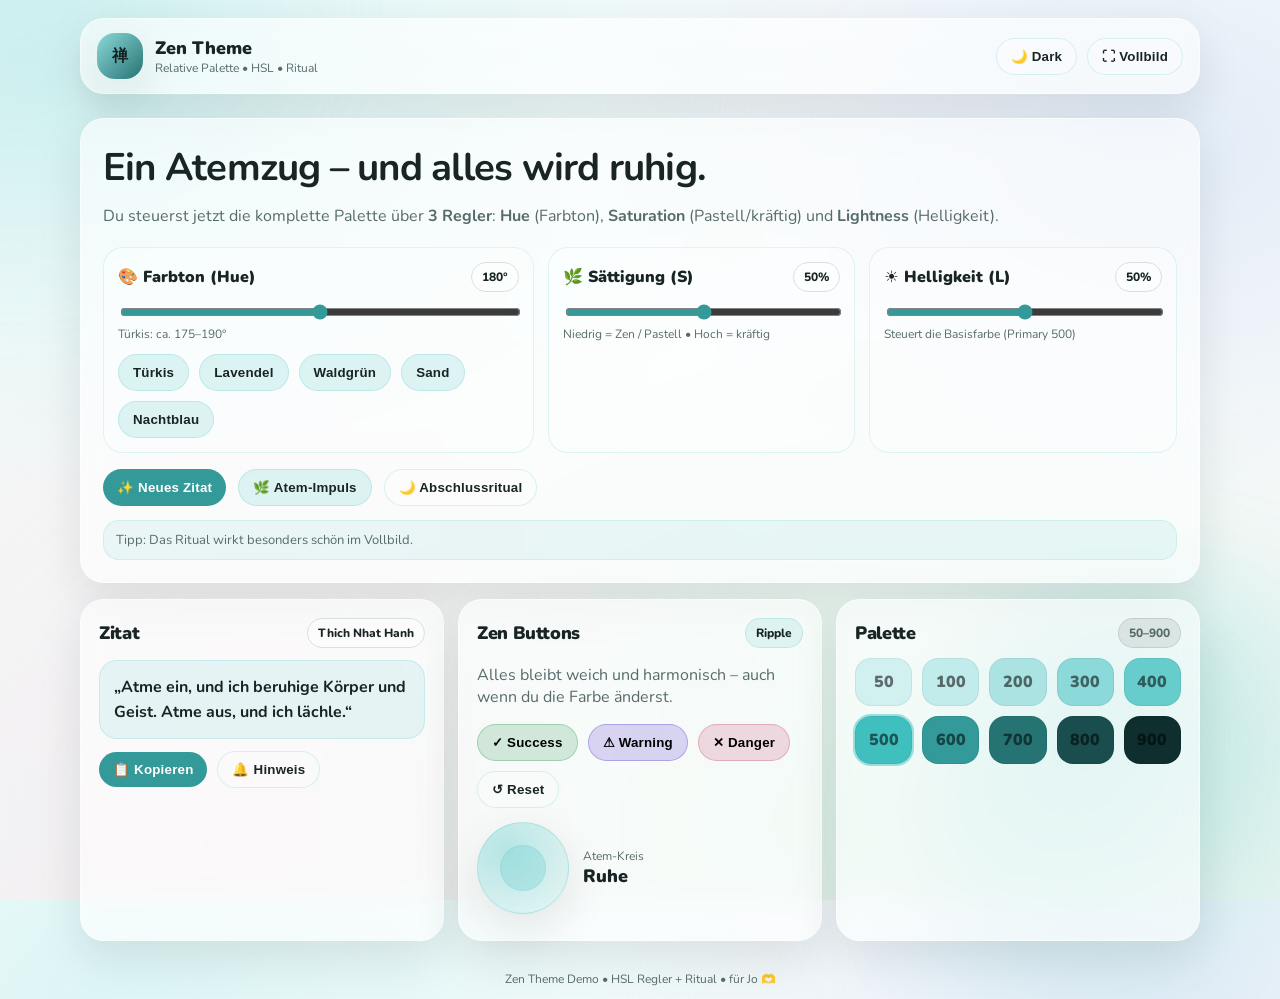
==== index.html @ c9651b6b "Add files via upload" ====
<!doctype html>
<html lang="de">
<head>
  <meta charset="utf-8" />
  <meta name="viewport" content="width=device-width,initial-scale=1" />
  <title>Zen Theme – Relative Palette (HSL + Ritual)</title>

  <!-- Schöne Schrift -->
  <link rel="preconnect" href="https://fonts.googleapis.com">
  <link rel="preconnect" href="https://fonts.gstatic.com" crossorigin>
  <link href="https://fonts.googleapis.com/css2?family=Nunito:wght@400;600;700;800;900&display=swap" rel="stylesheet">

  <link rel="stylesheet" href="style.css" />
</head>

<body>
  <!-- Hintergrund Orbs -->
  <div class="bg-orb orb-1"></div>
  <div class="bg-orb orb-2"></div>

  <!-- Ritual Overlay -->
  <div id="ritualOverlay" class="ritual-overlay" aria-hidden="true">
    <div class="ritual-center">
      <div class="ritual-moon">🌙</div>
      <div class="ritual-text" id="ritualText">Danke…</div>
      <div class="ritual-sub" id="ritualSub">Atme aus und lass los.</div>
    </div>
  </div>

  <!-- Audio (optional) -->
  <audio id="bowlAudio" preload="auto">
    <source src="klangschale.mp3" type="audio/mpeg" />
  </audio>

  <header class="topbar glass">
    <div class="brand">
      <div class="logo">禅</div>
      <div class="brand-text">
        <div class="title">Zen Theme</div>
        <div class="subtitle">Relative Palette • HSL • Ritual</div>
      </div>
    </div>

    <div class="top-actions">
      <button class="btn btn-ghost" id="btnTheme">🌙 Dark</button>
      <button class="btn btn-ghost" id="btnFullscreen">⛶ Vollbild</button>
    </div>
  </header>

  <main class="container">

    <section class="hero glass">
      <h1>Ein Atemzug – und alles wird ruhig.</h1>
      <p class="lead">
        Du steuerst jetzt die komplette Palette über <b>3 Regler</b>:
        <b>Hue</b> (Farbton), <b>Saturation</b> (Pastell/kräftig) und <b>Lightness</b> (Helligkeit).
      </p>

      <div class="controls">

        <div class="control glass-soft">
          <div class="control-head">
            <div class="control-title">🎨 Farbton (Hue)</div>
            <div class="pill" id="hueValue">180°</div>
          </div>
          <input id="hueSlider" type="range" min="0" max="360" value="180" />
          <div class="muted small">Türkis: ca. 175–190°</div>

          <div class="preset-row">
            <button class="btn btn-soft preset" data-h="180">Türkis</button>
            <button class="btn btn-soft preset" data-h="260">Lavendel</button>
            <button class="btn btn-soft preset" data-h="120">Waldgrün</button>
            <button class="btn btn-soft preset" data-h="40">Sand</button>
            <button class="btn btn-soft preset" data-h="210">Nachtblau</button>
          </div>
        </div>

        <div class="control glass-soft">
          <div class="control-head">
            <div class="control-title">🌿 Sättigung (S)</div>
            <div class="pill" id="satValue">50%</div>
          </div>
          <input id="satSlider" type="range" min="0" max="100" value="50" />
          <div class="muted small">Niedrig = Zen / Pastell • Hoch = kräftig</div>
        </div>

        <div class="control glass-soft">
          <div class="control-head">
            <div class="control-title">☀️ Helligkeit (L)</div>
            <div class="pill" id="lightValue">50%</div>
          </div>
          <input id="lightSlider" type="range" min="0" max="100" value="50" />
          <div class="muted small">Steuert die Basisfarbe (Primary 500)</div>
        </div>

      </div>

      <div class="hero-actions">
        <button class="btn btn-primary" id="btnNextQuote">✨ Neues Zitat</button>
        <button class="btn btn-soft" id="btnBreath">🌿 Atem-Impuls</button>
        <button class="btn btn-ghost" id="btnRitual">🌙 Abschlussritual</button>
      </div>

      <div class="notice">
        Tipp: Das Ritual wirkt besonders schön im Vollbild.
      </div>
    </section>

    <section class="grid">

      <article class="card glass">
        <div class="card-head">
          <h2>Zitat</h2>
          <span class="pill">Thich Nhat Hanh</span>
        </div>

        <blockquote id="quote" class="quote">
          „Atme ein, und ich beruhige Körper und Geist. Atme aus, und ich lächle.“
        </blockquote>

        <div class="row wrap">
          <button class="btn btn-primary" id="btnCopy">📋 Kopieren</button>
          <button class="btn btn-ghost" id="btnToast">🔔 Hinweis</button>
        </div>
      </article>

      <article class="card glass">
        <div class="card-head">
          <h2>Zen Buttons</h2>
          <span class="pill pill-soft">Ripple</span>
        </div>

        <p class="muted">
          Alles bleibt weich und harmonisch – auch wenn du die Farbe änderst.
        </p>

        <div class="row wrap">
          <button class="btn btn-success">✓ Success</button>
          <button class="btn btn-warning">⚠ Warning</button>
          <button class="btn btn-danger">✕ Danger</button>
          <button class="btn btn-ghost" id="btnReset">↺ Reset</button>
        </div>

        <div class="breath-wrap">
          <div class="breath-circle" id="breathCircle">
            <div class="breath-inner"></div>
          </div>
          <div class="breath-text">
            <div class="muted small">Atem-Kreis</div>
            <div class="big" id="breathLabel">Ruhe</div>
          </div>
        </div>
      </article>

      <article class="card glass">
        <div class="card-head">
          <h2>Palette</h2>
          <span class="pill pill-dark">50–900</span>
        </div>

        <div class="swatches">
          <div class="swatch" style="background:var(--primary-50)">50</div>
          <div class="swatch" style="background:var(--primary-100)">100</div>
          <div class="swatch" style="background:var(--primary-200)">200</div>
          <div class="swatch" style="background:var(--primary-300)">300</div>
          <div class="swatch" style="background:var(--primary-400)">400</div>
          <div class="swatch swatch-base" style="background:var(--primary-500)">500</div>
          <div class="swatch" style="background:var(--primary-600)">600</div>
          <div class="swatch" style="background:var(--primary-700)">700</div>
          <div class="swatch" style="background:var(--primary-800)">800</div>
          <div class="swatch" style="background:var(--primary-900)">900</div>
        </div>
      </article>

    </section>

    <footer class="footer">
      <div class="muted small">
        Zen Theme Demo • HSL Regler + Ritual • für Jo 🫶
      </div>
    </footer>

  </main>

  <div class="toast" id="toast" role="status" aria-live="polite"></div>

  <script src="script.js"></script>
</body>
</html>
---- style.css ----
:root{
  /* ===== 3 Grundparameter (alles relativ) ===== */
  --h: 180;       /* Hue */
  --s: 28%;       /* Saturation */
  --l: 58%;       /* Lightness (Primary 500) */

  /* Palette 50–900 (relativ zu L) */
  --primary-50:  hsl(var(--h) var(--s) calc(var(--l) + 38%));
  --primary-100: hsl(var(--h) var(--s) calc(var(--l) + 34%));
  --primary-200: hsl(var(--h) var(--s) calc(var(--l) + 28%));
  --primary-300: hsl(var(--h) var(--s) calc(var(--l) + 20%));
  --primary-400: hsl(var(--h) var(--s) calc(var(--l) + 10%));
  --primary-500: hsl(var(--h) var(--s) var(--l));
  --primary-600: hsl(var(--h) var(--s) calc(var(--l) - 10%));
  --primary-700: hsl(var(--h) var(--s) calc(var(--l) - 20%));
  --primary-800: hsl(var(--h) var(--s) calc(var(--l) - 30%));
  --primary-900: hsl(var(--h) var(--s) calc(var(--l) - 38%));

  /* UI */
  --bg:     hsl(var(--h) 22% 98%);
  --card:   hsl(var(--h) 22% 99%);
  --card-2: hsl(var(--h) 20% 95%);
  --border: hsl(var(--h) 16% 86%);

  --text:       hsl(var(--h) 18% 12%);
  --text-muted: hsl(var(--h) 10% 38%);

  --shadow: 0 16px 45px rgba(15, 27, 27, 0.10);

  /* Statusfarben (relativ) */
  --success: hsl(calc(var(--h) - 40) 45% 42%);
  --warning: hsl(calc(var(--h) + 70) 60% 52%);
  --danger:  hsl(calc(var(--h) + 160) 55% 55%);

  /* Glass */
  --glass: hsla(var(--h) 25% 100% / 0.62);
  --glass-border: hsla(var(--h) 20% 100% / 0.50);

  /* Buttons */
  --btn:        var(--primary-600);
  --btn-hover:  var(--primary-700);
  --btn-active: var(--primary-800);
  --on-btn:     white;

  --radius: 24px;
}

/* Dark Mode */
[data-theme="dark"]{
  --bg:     hsl(var(--h) 22% 6%);
  --card:   hsl(var(--h) 20% 9%);
  --card-2: hsl(var(--h) 18% 12%);
  --border: hsl(var(--h) 18% 18%);

  --text:       hsl(var(--h) 30% 92%);
  --text-muted: hsl(var(--h) 14% 70%);

  --shadow: 0 18px 60px rgba(0,0,0,0.55);

  --glass: hsla(var(--h) 25% 10% / 0.62);
  --glass-border: hsla(var(--h) 25% 70% / 0.12);

  [data-theme="dark"] body{
    background:
      radial-gradient(1100px 700px at 10% 10%,
        hsla(var(--h) calc(var(--s) + 12%) 42% / 0.22),
        transparent 62%),
      radial-gradient(900px 650px at 85% 18%,
        hsla(calc(var(--h) + 30) calc(var(--s) + 22%) 40% / 0.18),
        transparent 62%),
      radial-gradient(1100px 900px at 70% 90%,
        hsla(calc(var(--h) - 30) calc(var(--s) + 18%) 38% / 0.16),
        transparent 62%),
      linear-gradient(180deg,
        hsl(var(--h) 22% 6%),
        hsl(var(--h) 22% 4%));
  }

  [data-theme="dark"] body::before{
    opacity: 0.30;
    background:
      repeating-linear-gradient(
        45deg,
        rgba(255,255,255,0.020) 0px,
        rgba(255,255,255,0.020) 1px,
        transparent 1px,
        transparent 6px
      );
  }


  /* Button readability */
  --btn:        var(--primary-500);
  --btn-hover:  var(--primary-400);
  --btn-active: var(--primary-300);
  --on-btn:     hsl(var(--h) 30% 8%);
}

/* base */
*{ box-sizing:border-box; }
html,body{ height:100%; }
body{
  margin:0;
  font-family: "Nunito", ui-sans-serif, system-ui, -apple-system, Segoe UI, Roboto, Arial;
  color: var(--text);
  overflow-x:hidden;

  /* 🌈 Zen Gradient Background (relativ zur Grundfarbe) */
  background:
    radial-gradient(1200px 700px at 10% 10%,
      hsla(var(--h) calc(var(--s) + 10%) 86% / 0.55),
      transparent 60%),
    radial-gradient(900px 600px at 90% 15%,
      hsla(calc(var(--h) + 35) calc(var(--s) + 18%) 84% / 0.35),
      transparent 62%),
    radial-gradient(1000px 800px at 70% 90%,
      hsla(calc(var(--h) - 35) calc(var(--s) + 14%) 82% / 0.32),
      transparent 60%),
    radial-gradient(900px 900px at 20% 90%,
      hsla(calc(var(--h) + 160) calc(var(--s) + 10%) 84% / 0.18),
      transparent 62%),
    linear-gradient(180deg,
      hsl(var(--h) 25% 98%),
      hsl(var(--h) 18% 96%));

  /* zartes “Zen-Papier” Gefühl */
  position: relative;
}


h1,h2{ letter-spacing: -0.02em; }

.bg-orb{
  position: fixed;
  width: 520px;
  height: 520px;
  border-radius: 50%;
  filter: blur(55px);
  opacity: 0.45;
  z-index: -1;
}
.orb-1{
  left: -140px;
  top: -160px;
  background: radial-gradient(circle at 30% 30%, var(--primary-200), transparent 60%);
}
.orb-2{
  right: -160px;
  bottom: -200px;
  background: radial-gradient(circle at 30% 30%, var(--primary-400), transparent 60%);
}

.container{
  width:min(1120px, 92vw);
  margin: 24px auto 60px;
}

.glass{
  background: var(--glass);
  border: 1px solid var(--glass-border);
  box-shadow: var(--shadow);
  backdrop-filter: blur(12px);
}
.glass-soft{
  background: rgba(255,255,255,0.28);
  border: 1px solid hsla(var(--h) var(--s) 55% / 0.18);
  border-radius: 20px;
  padding: 14px;
}

.topbar{
  width:min(1120px, 92vw);
  margin: 18px auto 0;
  padding: 14px 16px;
  border-radius: var(--radius);
  display:flex;
  align-items:center;
  justify-content:space-between;
  gap: 16px;
}

.brand{
  display:flex;
  align-items:center;
  gap: 12px;
}
.logo{
  width: 46px;
  height: 46px;
  display:grid;
  place-items:center;
  border-radius: 18px;
  background: linear-gradient(135deg, var(--primary-300), var(--primary-700));
  color: hsl(var(--h) 30% 10%);
  font-weight: 900;
  box-shadow: var(--shadow);
}
.title{ font-size: 18px; font-weight: 900; }
.subtitle{ font-size: 12px; color: var(--text-muted); }
.top-actions{ display:flex; gap:10px; flex-wrap:wrap; }

.hero{
  border-radius: var(--radius);
  padding: 22px;
  margin-top: 18px;
}
.hero h1{
  margin: 0 0 10px;
  font-size: clamp(26px, 3vw, 42px);
}
.lead{
  margin: 0 0 18px;
  color: var(--text-muted);
  line-height: 1.55;
}

.controls{
  display:grid;
  grid-template-columns: 1.4fr 1fr 1fr;
  gap: 14px;
}
@media (max-width: 1000px){
  .controls{ grid-template-columns: 1fr; }
}

.control-head{
  display:flex;
  align-items:center;
  justify-content:space-between;
  gap: 10px;
  margin-bottom: 10px;
}
.control-title{ font-weight: 900; }

input[type="range"]{
  width: 100%;
  accent-color: var(--primary-600);
}

.preset-row{
  display:flex;
  gap: 10px;
  flex-wrap: wrap;
  margin-top: 12px;
}

.hero-actions{
  display:flex;
  gap: 12px;
  flex-wrap: wrap;
  margin-top: 16px;
}

.notice{
  margin-top: 14px;
  font-size: 13px;
  color: var(--text-muted);
  padding: 10px 12px;
  border-radius: 16px;
  background: hsla(var(--h) var(--s) 55% / 0.10);
  border: 1px solid hsla(var(--h) var(--s) 55% / 0.18);
}

.grid{
  display:grid;
  grid-template-columns: repeat(3, 1fr);
  gap: 14px;
  margin-top: 16px;
}
@media (max-width: 980px){
  .grid{ grid-template-columns: 1fr; }
}

.card{
  border-radius: var(--radius);
  padding: 18px;
}
.card-head{
  display:flex;
  align-items:center;
  justify-content:space-between;
  gap: 10px;
  margin-bottom: 10px;
}
.card h2{ margin:0; font-size: 18px; font-weight: 900; }

.pill{
  font-size: 12px;
  padding: 6px 10px;
  border-radius: 999px;
  border: 1px solid var(--border);
  background: rgba(255,255,255,0.35);
  font-weight: 800;
}
.pill-soft{
  border-color: hsla(var(--h) var(--s) 55% / 0.25);
  background: hsla(var(--h) var(--s) 55% / 0.14);
}
.pill-dark{
  border-color: rgba(0,0,0,0.10);
  background: rgba(0,0,0,0.08);
  color: var(--text-muted);
}

.quote{
  margin: 12px 0 12px;
  padding: 14px 14px;
  border-radius: 18px;
  border: 1px solid hsla(var(--h) var(--s) 55% / 0.22);
  background: hsla(var(--h) var(--s) 55% / 0.12);
  font-size: 16px;
  line-height: 1.55;
  font-weight: 700;
}

.row{ display:flex; gap: 10px; align-items:center; }
.wrap{ flex-wrap:wrap; }

.btn{
  position: relative;
  overflow: hidden;
  border: 0;
  cursor: pointer;
  border-radius: 999px;
  padding: 10px 14px;
  font-weight: 900;
  letter-spacing: 0.2px;
  transition: transform .08s ease, filter .2s ease, background .2s ease;
  user-select:none;
}
.btn:active{ transform: translateY(1px) scale(0.99); }

.btn-primary{
  background: var(--btn);
  color: var(--on-btn);
}
.btn-primary:hover{ background: var(--btn-hover); }
.btn-primary:active{ background: var(--btn-active); }

.btn-soft{
  background: hsla(var(--h) var(--s) 55% / 0.18);
  border: 1px solid hsla(var(--h) var(--s) 55% / 0.25);
  color: var(--text);
}
.btn-soft:hover{ filter: brightness(1.03); }

.btn-ghost{
  background: rgba(255,255,255,0.18);
  border: 1px solid hsla(var(--h) var(--s) 55% / 0.22);
  color: var(--text);
}
[data-theme="dark"] .btn-ghost{
  background: rgba(10,22,22,0.30);
  border: 1px solid hsla(var(--h) var(--s) 55% / 0.16);
}

.btn-success{ background: color-mix(in srgb, var(--success) 20%, transparent); border:1px solid color-mix(in srgb, var(--success) 32%, transparent); }
.btn-warning{ background: color-mix(in srgb, var(--warning) 20%, transparent); border:1px solid color-mix(in srgb, var(--warning) 32%, transparent); }
.btn-danger { background: color-mix(in srgb, var(--danger)  20%, transparent); border:1px solid color-mix(in srgb, var(--danger)  32%, transparent); }

.muted{ color: var(--text-muted); }
.small{ font-size: 12px; }
.big{ font-size: 18px; font-weight: 1000; }

/* Swatches */
.swatches{
  display:grid;
  grid-template-columns: repeat(5, 1fr);
  gap: 10px;
  margin-top: 10px;
}
.swatch{
  height: 48px;
  border-radius: 16px;
  display:grid;
  place-items:center;
  font-weight: 1000;
  border: 1px solid rgba(0,0,0,0.06);
  color: rgba(0,0,0,0.55);
}
[data-theme="dark"] .swatch{
  border: 1px solid rgba(255,255,255,0.08);
  color: rgba(255,255,255,0.70);
}
.swatch-base{ outline: 2px solid hsla(var(--h) var(--s) 55% / 0.55); }

/* Breathing */
.breath-wrap{
  display:flex;
  gap: 14px;
  align-items:center;
  margin: 14px 0 8px;
}
.breath-circle{
  width: 92px;
  height: 92px;
  border-radius: 50%;
  display:grid;
  place-items:center;
  border: 1px solid hsla(var(--h) var(--s) 55% / 0.28);
  background: radial-gradient(circle at 30% 30%,
    hsla(var(--h) var(--s) 55% / 0.40),
    hsla(var(--h) var(--s) 55% / 0.10)
  );
  box-shadow: var(--shadow);
  transform: scale(1);
}
.breath-inner{
  width: 46px;
  height: 46px;
  border-radius: 50%;
  background: hsla(var(--h) var(--s) 55% / 0.25);
  border: 1px solid hsla(var(--h) var(--s) 55% / 0.18);
}
.breathing{ animation: breathe 4.8s ease-in-out infinite; }
@keyframes breathe{
  0%   { transform: scale(0.98); filter: brightness(1); }
  50%  { transform: scale(1.10); filter: brightness(1.05); }
  100% { transform: scale(0.98); filter: brightness(1); }
}

/* Toast */
.toast{
  position: fixed;
  left: 50%;
  bottom: 22px;
  transform: translateX(-50%);
  min-width: 220px;
  max-width: 92vw;
  padding: 12px 14px;
  border-radius: 999px;
  background: rgba(15, 27, 27, 0.92);
  color: #eaf6f6;
  border: 1px solid hsla(var(--h) var(--s) 55% / 0.22);
  box-shadow: 0 16px 60px rgba(0,0,0,0.30);
  opacity: 0;
  pointer-events:none;
  transition: opacity .25s ease, transform .25s ease;
  font-weight: 800;
}
.toast.show{
  opacity: 1;
  transform: translateX(-50%) translateY(-6px);
}

/* Ripple */
.ripple{
  position:absolute;
  border-radius:50%;
  transform: scale(0);
  animation: ripple .6s ease-out;
  background: rgba(255,255,255,0.55);
  pointer-events:none;
}
@keyframes ripple{
  to{ transform: scale(3.2); opacity: 0; }
}

/* Footer */
.footer{
  margin-top: 18px;
  padding: 12px 4px;
  text-align:center;
}

/* ===== Ritual Overlay ===== */
.ritual-overlay{
  position: fixed;
  inset: 0;
  z-index: 9999;
  display: grid;
  place-items: center;
  opacity: 0;
  pointer-events: none;
  transition: opacity 1.6s ease;
  background: radial-gradient(circle at 50% 40%,
    rgba(20, 35, 35, 0.30),
    rgba(0, 0, 0, 0.92)
  );
  backdrop-filter: blur(6px);
}
.ritual-overlay.show{
  opacity: 1;
  pointer-events: auto;
}
.ritual-center{
  text-align: center;
  padding: 24px 22px;
  border-radius: 28px;
  border: 1px solid rgba(255,255,255,0.10);
  background: rgba(0,0,0,0.25);
  box-shadow: 0 20px 80px rgba(0,0,0,0.55);
  width: min(520px, 90vw);
}
.ritual-moon{
  font-size: 54px;
  margin-bottom: 8px;
  animation: floatMoon 3.8s ease-in-out infinite;
}
@keyframes floatMoon{
  0%{ transform: translateY(0); opacity: .95; }
  50%{ transform: translateY(-10px); opacity: 1; }
  100%{ transform: translateY(0); opacity: .95; }
}
.ritual-text{
  font-size: 26px;
  font-weight: 1000;
  color: rgba(240,255,255,0.96);
}
.ritual-sub{
  margin-top: 8px;
  font-size: 14px;
  font-weight: 800;
  color: rgba(210,240,240,0.78);
}
/* 🌿 Background Texture Layer */
body::before{
  content:"";
  position: fixed;
  inset: 0;
  pointer-events:none;
  z-index: -2;

  /* feine Körnung / Papier */
  background:
    repeating-linear-gradient(
      45deg,
      rgba(0,0,0,0.018) 0px,
      rgba(0,0,0,0.018) 1px,
      transparent 1px,
      transparent 6px
    );

  mix-blend-mode: soft-light;
  opacity: 0.55;
}
@keyframes zenShift{
  0%{ filter: hue-rotate(0deg) saturate(1); }
  50%{ filter: hue-rotate(6deg) saturate(1.05); }
  100%{ filter: hue-rotate(0deg) saturate(1); }
}

body{
  animation: zenShift 18s ease-in-out infinite;
}
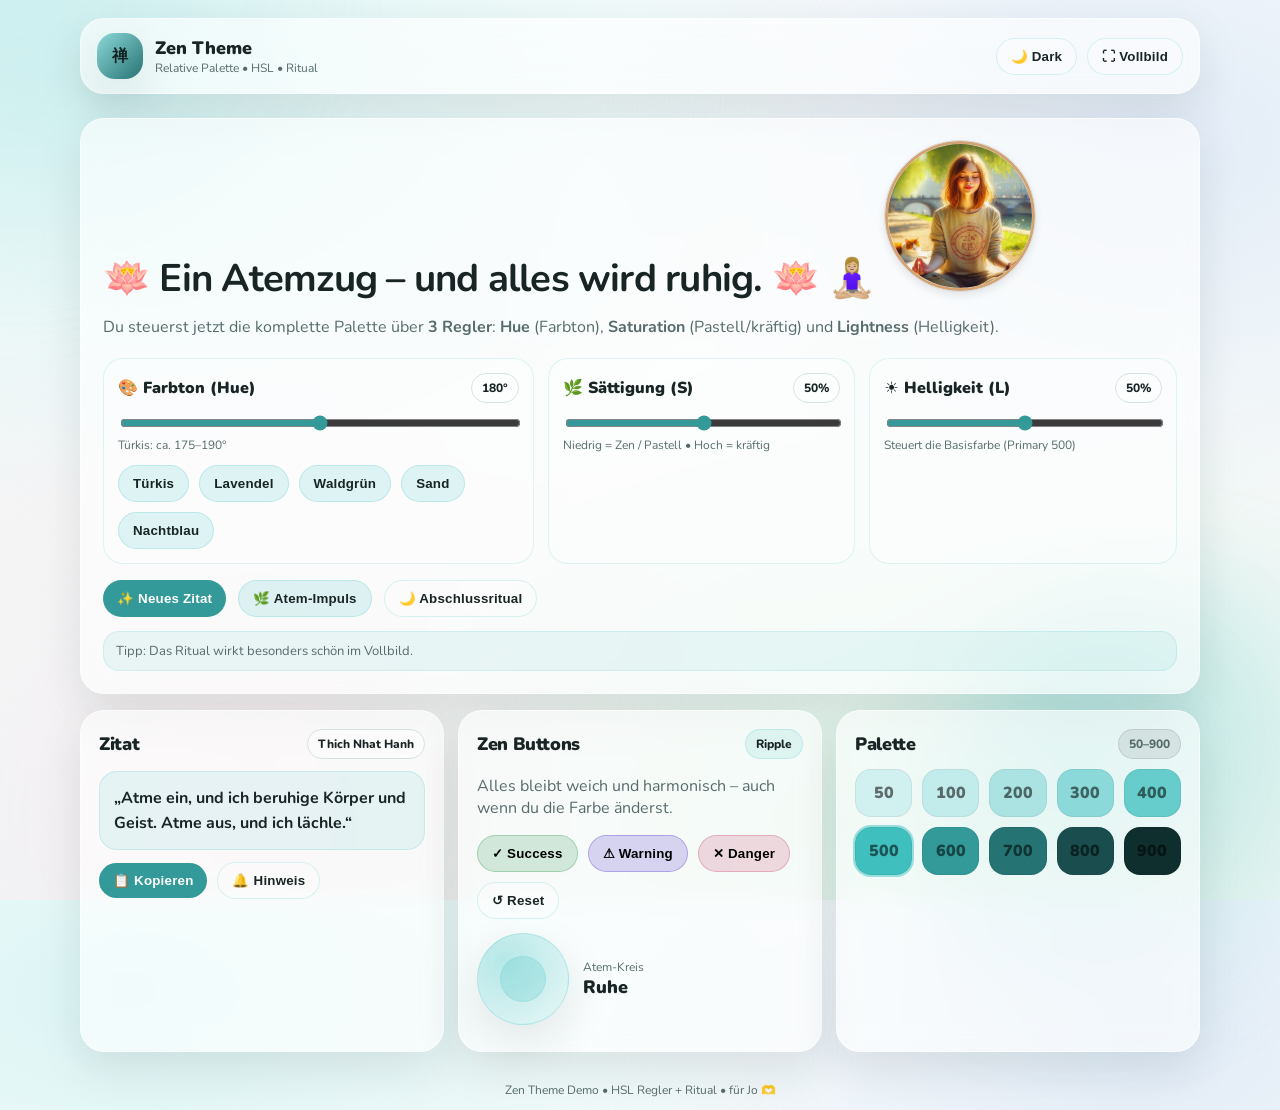
==== commit 64f8efcc: "Add files via upload" ====
--- a/index.html
+++ b/index.html
@@ -3,7 +3,8 @@
 <head>
   <meta charset="utf-8" />
   <meta name="viewport" content="width=device-width,initial-scale=1" />
-  <title>Zen Theme – Relative Palette (HSL + Ritual)</title>
+  <title>Zen Theme – Relative Palette</title>
+  <link rel="icon" type="image/x-icon" href="favicon.jpg">
 
   <!-- Schöne Schrift -->
   <link rel="preconnect" href="https://fonts.googleapis.com">
@@ -49,8 +50,9 @@
 
   <main class="container">
 
+
     <section class="hero glass">
-      <h1>Ein Atemzug – und alles wird ruhig.</h1>
+      <h1>🪷 Ein Atemzug – und alles wird ruhig.     🪷      🧘🏼‍♀️        <img src="Zami.jpg" alt="Zaminia in meditation" class="welcome-img"></h1>
       <p class="lead">
         Du steuerst jetzt die komplette Palette über <b>3 Regler</b>:
         <b>Hue</b> (Farbton), <b>Saturation</b> (Pastell/kräftig) und <b>Lightness</b> (Helligkeit).
--- a/style.css
+++ b/style.css
@@ -129,6 +129,16 @@
 
 
 h1,h2{ letter-spacing: -0.02em; }
+
+.welcome-img {
+    width: 150px;       /* Größe des Bildes */
+    height: 150px;
+    border-radius: 50%; /* Macht das Bild rund */
+    object-fit: cover;
+    border: 3px solid #d4a373;
+    box-shadow: 0 4px 10px rgba(0,0,0,0.1);
+    outline: 1px solid #dcdcdc;
+}
 
 .bg-orb{
   position: fixed;
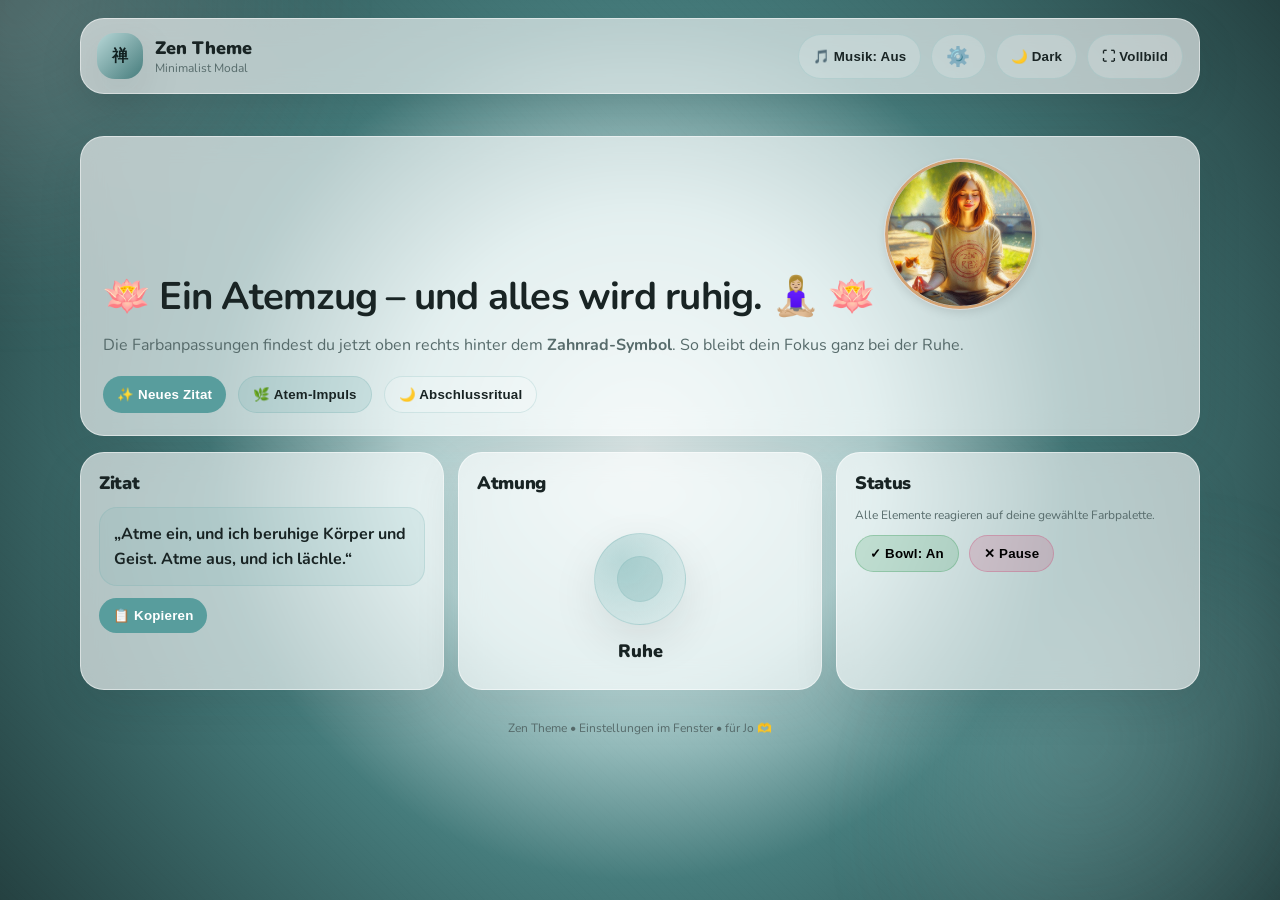
==== commit e62c653b: "Add files via upload" ====
--- a/index.html
+++ b/index.html
@@ -3,10 +3,9 @@
 <head>
   <meta charset="utf-8" />
   <meta name="viewport" content="width=device-width,initial-scale=1" />
-  <title>Zen Theme – Relative Palette</title>
+  <title>Zen Theme – Settings Edition</title>
   <link rel="icon" type="image/x-icon" href="favicon.jpg">
 
-  <!-- Schöne Schrift -->
   <link rel="preconnect" href="https://fonts.googleapis.com">
   <link rel="preconnect" href="https://fonts.gstatic.com" crossorigin>
   <link href="https://fonts.googleapis.com/css2?family=Nunito:wght@400;600;700;800;900&display=swap" rel="stylesheet">
@@ -15,11 +14,9 @@
 </head>
 
 <body>
-  <!-- Hintergrund Orbs -->
   <div class="bg-orb orb-1"></div>
   <div class="bg-orb orb-2"></div>
 
-  <!-- Ritual Overlay -->
   <div id="ritualOverlay" class="ritual-overlay" aria-hidden="true">
     <div class="ritual-center">
       <div class="ritual-moon">🌙</div>
@@ -28,164 +25,136 @@
     </div>
   </div>
 
-  <!-- Audio (optional) -->
-  <audio id="bowlAudio" preload="auto">
-    <source src="klangschale.mp3" type="audio/mpeg" />
-  </audio>
+  <div id="settingsModal" class="modal-overlay" aria-hidden="true">
+    <div class="modal glass">
+      <div class="modal-header">
+        <h3>🎨 Design-Einstellungen</h3>
+        <button class="btn-close" id="btnCloseSettings">✕</button>
+      </div>
+      
+      <div class="modal-body">
+        <div class="control-group">
+          <div class="control-head">
+            <span class="control-title">Farbton (Hue)</span>
+            <span class="pill" id="hueValue">180°</span>
+          </div>
+          <input id="hueSlider" type="range" min="0" max="360" value="180" />
+        </div>
+        
+        <div class="control-group">
+          <div class="control-head">
+            <span class="control-title">⏱️ Timer Dauer</span>
+            <span class="pill" id="timerValue">3 Min.</span>
+          </div>
+          <input id="timerSlider" type="range" min="1" max="60" value="3" />
+        </div>
+
+        <div class="control-group">
+          <div class="control-head">
+            <span class="control-title">Sättigung (S)</span>
+            <span class="pill" id="satValue">50%</span>
+          </div>
+          <input id="satSlider" type="range" min="0" max="100" value="50" />
+        </div>
+
+        <div class="control-group">
+          <div class="control-head">
+            <span class="control-title">Helligkeit (L)</span>
+            <span class="pill" id="lightValue">50%</span>
+          </div>
+          <input id="lightSlider" type="range" min="0" max="100" value="50" />
+        </div>
+
+        <div class="preset-row">
+          <button class="btn btn-soft preset" data-h="180">Türkis</button>
+          <button class="btn btn-soft preset" data-h="260">Lavendel</button>
+          <button class="btn btn-soft preset" data-h="120">Wald</button>
+          <button class="btn btn-soft preset" data-h="40">Sand</button>
+        </div>
+        
+        <button class="btn btn-primary btn-full" id="btnReset">↺ Standard-Zen</button>
+      </div>
+    </div>
+  </div>
 
   <header class="topbar glass">
     <div class="brand">
       <div class="logo">禅</div>
       <div class="brand-text">
         <div class="title">Zen Theme</div>
-        <div class="subtitle">Relative Palette • HSL • Ritual</div>
+        <div class="subtitle">Minimalist Modal</div>
       </div>
     </div>
 
     <div class="top-actions">
+      <button class="btn btn-ghost" id="btnMusic" title="Musik an/aus">🎵 Musik: Aus</button>
+      <button class="btn btn-ghost" id="btnSettings" title="Einstellungen">⚙️</button>
       <button class="btn btn-ghost" id="btnTheme">🌙 Dark</button>
       <button class="btn btn-ghost" id="btnFullscreen">⛶ Vollbild</button>
     </div>
+
+    <audio id="bowlAudio" preload="auto">
+      <source src="klangschale.mp3" type="audio/mpeg">
+    </audio>
+
+    <audio id="meditationAudio" preload="auto" loop>
+      <source src="Meditation.mp3" type="audio/mpeg">
+    </audio>
   </header>
 
   <main class="container">
-
-
     <section class="hero glass">
-      <h1>🪷 Ein Atemzug – und alles wird ruhig.     🪷      🧘🏼‍♀️        <img src="Zami.jpg" alt="Zaminia in meditation" class="welcome-img"></h1>
+      <h1>🪷 Ein Atemzug – und alles wird ruhig. 🧘🏼‍♀️ 🪷   <img src="Zami.jpg" alt="Zen" class="welcome-img"></h1>
       <p class="lead">
-        Du steuerst jetzt die komplette Palette über <b>3 Regler</b>:
-        <b>Hue</b> (Farbton), <b>Saturation</b> (Pastell/kräftig) und <b>Lightness</b> (Helligkeit).
+        Die Farbanpassungen findest du jetzt oben rechts hinter dem <b>Zahnrad-Symbol</b>. 
+        So bleibt dein Fokus ganz bei der Ruhe.
       </p>
-
-      <div class="controls">
-
-        <div class="control glass-soft">
-          <div class="control-head">
-            <div class="control-title">🎨 Farbton (Hue)</div>
-            <div class="pill" id="hueValue">180°</div>
-          </div>
-          <input id="hueSlider" type="range" min="0" max="360" value="180" />
-          <div class="muted small">Türkis: ca. 175–190°</div>
-
-          <div class="preset-row">
-            <button class="btn btn-soft preset" data-h="180">Türkis</button>
-            <button class="btn btn-soft preset" data-h="260">Lavendel</button>
-            <button class="btn btn-soft preset" data-h="120">Waldgrün</button>
-            <button class="btn btn-soft preset" data-h="40">Sand</button>
-            <button class="btn btn-soft preset" data-h="210">Nachtblau</button>
-          </div>
-        </div>
-
-        <div class="control glass-soft">
-          <div class="control-head">
-            <div class="control-title">🌿 Sättigung (S)</div>
-            <div class="pill" id="satValue">50%</div>
-          </div>
-          <input id="satSlider" type="range" min="0" max="100" value="50" />
-          <div class="muted small">Niedrig = Zen / Pastell • Hoch = kräftig</div>
-        </div>
-
-        <div class="control glass-soft">
-          <div class="control-head">
-            <div class="control-title">☀️ Helligkeit (L)</div>
-            <div class="pill" id="lightValue">50%</div>
-          </div>
-          <input id="lightSlider" type="range" min="0" max="100" value="50" />
-          <div class="muted small">Steuert die Basisfarbe (Primary 500)</div>
-        </div>
-
-      </div>
 
       <div class="hero-actions">
         <button class="btn btn-primary" id="btnNextQuote">✨ Neues Zitat</button>
         <button class="btn btn-soft" id="btnBreath">🌿 Atem-Impuls</button>
         <button class="btn btn-ghost" id="btnRitual">🌙 Abschlussritual</button>
       </div>
-
-      <div class="notice">
-        Tipp: Das Ritual wirkt besonders schön im Vollbild.
-      </div>
     </section>
 
     <section class="grid">
-
       <article class="card glass">
-        <div class="card-head">
-          <h2>Zitat</h2>
-          <span class="pill">Thich Nhat Hanh</span>
-        </div>
-
+        <div class="card-head"><h2>Zitat</h2></div>
         <blockquote id="quote" class="quote">
           „Atme ein, und ich beruhige Körper und Geist. Atme aus, und ich lächle.“
         </blockquote>
-
         <div class="row wrap">
           <button class="btn btn-primary" id="btnCopy">📋 Kopieren</button>
-          <button class="btn btn-ghost" id="btnToast">🔔 Hinweis</button>
         </div>
       </article>
 
       <article class="card glass">
-        <div class="card-head">
-          <h2>Zen Buttons</h2>
-          <span class="pill pill-soft">Ripple</span>
-        </div>
-
-        <p class="muted">
-          Alles bleibt weich und harmonisch – auch wenn du die Farbe änderst.
-        </p>
-
-        <div class="row wrap">
-          <button class="btn btn-success">✓ Success</button>
-          <button class="btn btn-warning">⚠ Warning</button>
-          <button class="btn btn-danger">✕ Danger</button>
-          <button class="btn btn-ghost" id="btnReset">↺ Reset</button>
-        </div>
-
+        <div class="card-head"><h2>Atmung</h2></div>
         <div class="breath-wrap">
-          <div class="breath-circle" id="breathCircle">
-            <div class="breath-inner"></div>
-          </div>
+          <div class="breath-circle" id="breathCircle"><div class="breath-inner"></div></div>
           <div class="breath-text">
-            <div class="muted small">Atem-Kreis</div>
             <div class="big" id="breathLabel">Ruhe</div>
           </div>
         </div>
       </article>
 
       <article class="card glass">
-        <div class="card-head">
-          <h2>Palette</h2>
-          <span class="pill pill-dark">50–900</span>
-        </div>
-
-        <div class="swatches">
-          <div class="swatch" style="background:var(--primary-50)">50</div>
-          <div class="swatch" style="background:var(--primary-100)">100</div>
-          <div class="swatch" style="background:var(--primary-200)">200</div>
-          <div class="swatch" style="background:var(--primary-300)">300</div>
-          <div class="swatch" style="background:var(--primary-400)">400</div>
-          <div class="swatch swatch-base" style="background:var(--primary-500)">500</div>
-          <div class="swatch" style="background:var(--primary-600)">600</div>
-          <div class="swatch" style="background:var(--primary-700)">700</div>
-          <div class="swatch" style="background:var(--primary-800)">800</div>
-          <div class="swatch" style="background:var(--primary-900)">900</div>
+        <div class="card-head"><h2>Status</h2></div>
+        <p class="muted small">Alle Elemente reagieren auf deine gewählte Farbpalette.</p>
+        <div class="row wrap">
+          <button class="btn btn-success" id="btnToggleBowl">✓ Bowl: An</button>
+          <button class="btn btn-danger" id="btnPause">✕ Pause</button>
         </div>
       </article>
-
     </section>
 
     <footer class="footer">
-      <div class="muted small">
-        Zen Theme Demo • HSL Regler + Ritual • für Jo 🫶
-      </div>
+      <div class="muted small">Zen Theme • Einstellungen im Fenster • für Jo 🫶</div>
     </footer>
-
   </main>
 
   <div class="toast" id="toast" role="status" aria-live="polite"></div>
 
   <script src="script.js"></script>
 </body>
-</html>
+</html>
--- a/style.css
+++ b/style.css
@@ -99,34 +99,31 @@
 /* base */
 *{ box-sizing:border-box; }
 html,body{ height:100%; }
-body{
-  margin:0;
-  font-family: "Nunito", ui-sans-serif, system-ui, -apple-system, Segoe UI, Roboto, Arial;
+
+body {
+  margin: 0;
+  min-height: 100vh;
+  font-family: 'Nunito', sans-serif;
   color: var(--text);
-  overflow-x:hidden;
-
-  /* 🌈 Zen Gradient Background (relativ zur Grundfarbe) */
-  background:
-    radial-gradient(1200px 700px at 10% 10%,
-      hsla(var(--h) calc(var(--s) + 10%) 86% / 0.55),
-      transparent 60%),
-    radial-gradient(900px 600px at 90% 15%,
-      hsla(calc(var(--h) + 35) calc(var(--s) + 18%) 84% / 0.35),
-      transparent 62%),
-    radial-gradient(1000px 800px at 70% 90%,
-      hsla(calc(var(--h) - 35) calc(var(--s) + 14%) 82% / 0.32),
-      transparent 60%),
-    radial-gradient(900px 900px at 20% 90%,
-      hsla(calc(var(--h) + 160) calc(var(--s) + 10%) 84% / 0.18),
-      transparent 62%),
-    linear-gradient(180deg,
-      hsl(var(--h) 25% 98%),
-      hsl(var(--h) 18% 96%));
-
-  /* zartes “Zen-Papier” Gefühl */
-  position: relative;
-}
-
+  
+  /* Der kreisförmige Verlauf: Von Innen (heller) nach Außen (dunkler) */
+  background: radial-gradient(
+    circle at center, 
+    var(--primary-100) 0%, 
+    var(--primary-300) 30%,
+    var(--primary-700) 55%,
+    var(--primary-900) 100%
+  ) fixed;
+  
+  /* Damit der Hintergrund beim Scrollen feststeht */
+  background-attachment: fixed; 
+  
+  display: flex;
+  flex-direction: column;
+  overflow-x: hidden;
+  /* Die langsame Farbanimation bleibt erhalten */
+  animation: zenShift 18s ease-in-out infinite;
+}
 
 h1,h2{ letter-spacing: -0.02em; }
 
@@ -146,7 +143,7 @@
   height: 520px;
   border-radius: 50%;
   filter: blur(55px);
-  opacity: 0.45;
+  opacity: 0.3;  /* Wert verringern für subtilere Effekte */
   z-index: -1;
 }
 .orb-1{
@@ -553,3 +550,105 @@
 body{
   animation: zenShift 18s ease-in-out infinite;
 }
+
+/* Optional: Damit das Licht in der Mitte beim Atmen leicht mitschwingt */
+body.breathing-bg {
+  animation: pulseBg 8s ease-in-out infinite;
+}
+
+@keyframes pulseBg {
+  0%, 100% { filter: brightness(100%); }
+  50% { filter: brightness(115%); }
+}
+
+/* Modal Styling */
+.modal-overlay {
+  position: fixed;
+  inset: 0;
+  background: rgba(0, 0, 0, 0.4);
+  backdrop-filter: blur(8px);
+  display: flex;
+  align-items: center;
+  justify-content: center;
+  z-index: 2000;
+  opacity: 0;
+  pointer-events: none;
+  transition: opacity 0.4s ease;
+}
+
+.modal-overlay.open {
+  opacity: 1;
+  pointer-events: auto;
+}
+
+.modal {
+  width: min(400px, 90vw);
+  border-radius: var(--radius);
+  padding: 24px;
+  transform: scale(0.9) translateY(20px);
+  transition: transform 0.4s cubic-bezier(0.16, 1, 0.3, 1);
+}
+
+.modal-overlay.open .modal {
+  transform: scale(1) translateY(0);
+}
+
+.modal-header {
+  display: flex;
+  justify-content: space-between;
+  align-items: center;
+  margin-bottom: 24px;
+}
+
+.modal-header h3 { margin: 0; font-weight: 900; font-size: 22px; }
+
+.btn-close {
+  background: none;
+  border: none;
+  font-size: 24px;
+  cursor: pointer;
+  color: var(--text);
+  opacity: 0.5;
+  transition: opacity 0.2s;
+}
+
+.btn-close:hover { opacity: 1; }
+
+.control-group { margin-bottom: 20px; }
+.btn-full { width: 100%; margin-top: 10px; }
+
+/* Timer Anzeige Styling */
+.timer-display {
+  font-size: 1.5rem;
+  font-weight: 800;
+  margin-bottom: 10px;
+  color: var(--primary-500);
+  font-variant-numeric: tabular-nums;
+  opacity: 0;
+  transition: opacity 0.3s;
+}
+.timer-display.active {
+  opacity: 1;
+}
+
+/* Den Kreis etwas nach unten schieben, falls der Timer aktiv ist */
+.breath-wrap {
+  display: flex;
+  flex-direction: column;
+  align-items: center;
+}
+
+/* Zahnrad Animation */
+#btnSettings { font-size: 1.2rem; transition: transform 0.6s ease; }
+#btnSettings:hover { transform: rotate(120deg); }
+
+#btnMusic {
+  min-width: 110px;
+  transition: all 0.3s ease;
+}
+
+#btnMusic.btn-primary {
+  background: var(--primary-500);
+  color: var(--on-btn);
+  border-color: transparent;
+}
